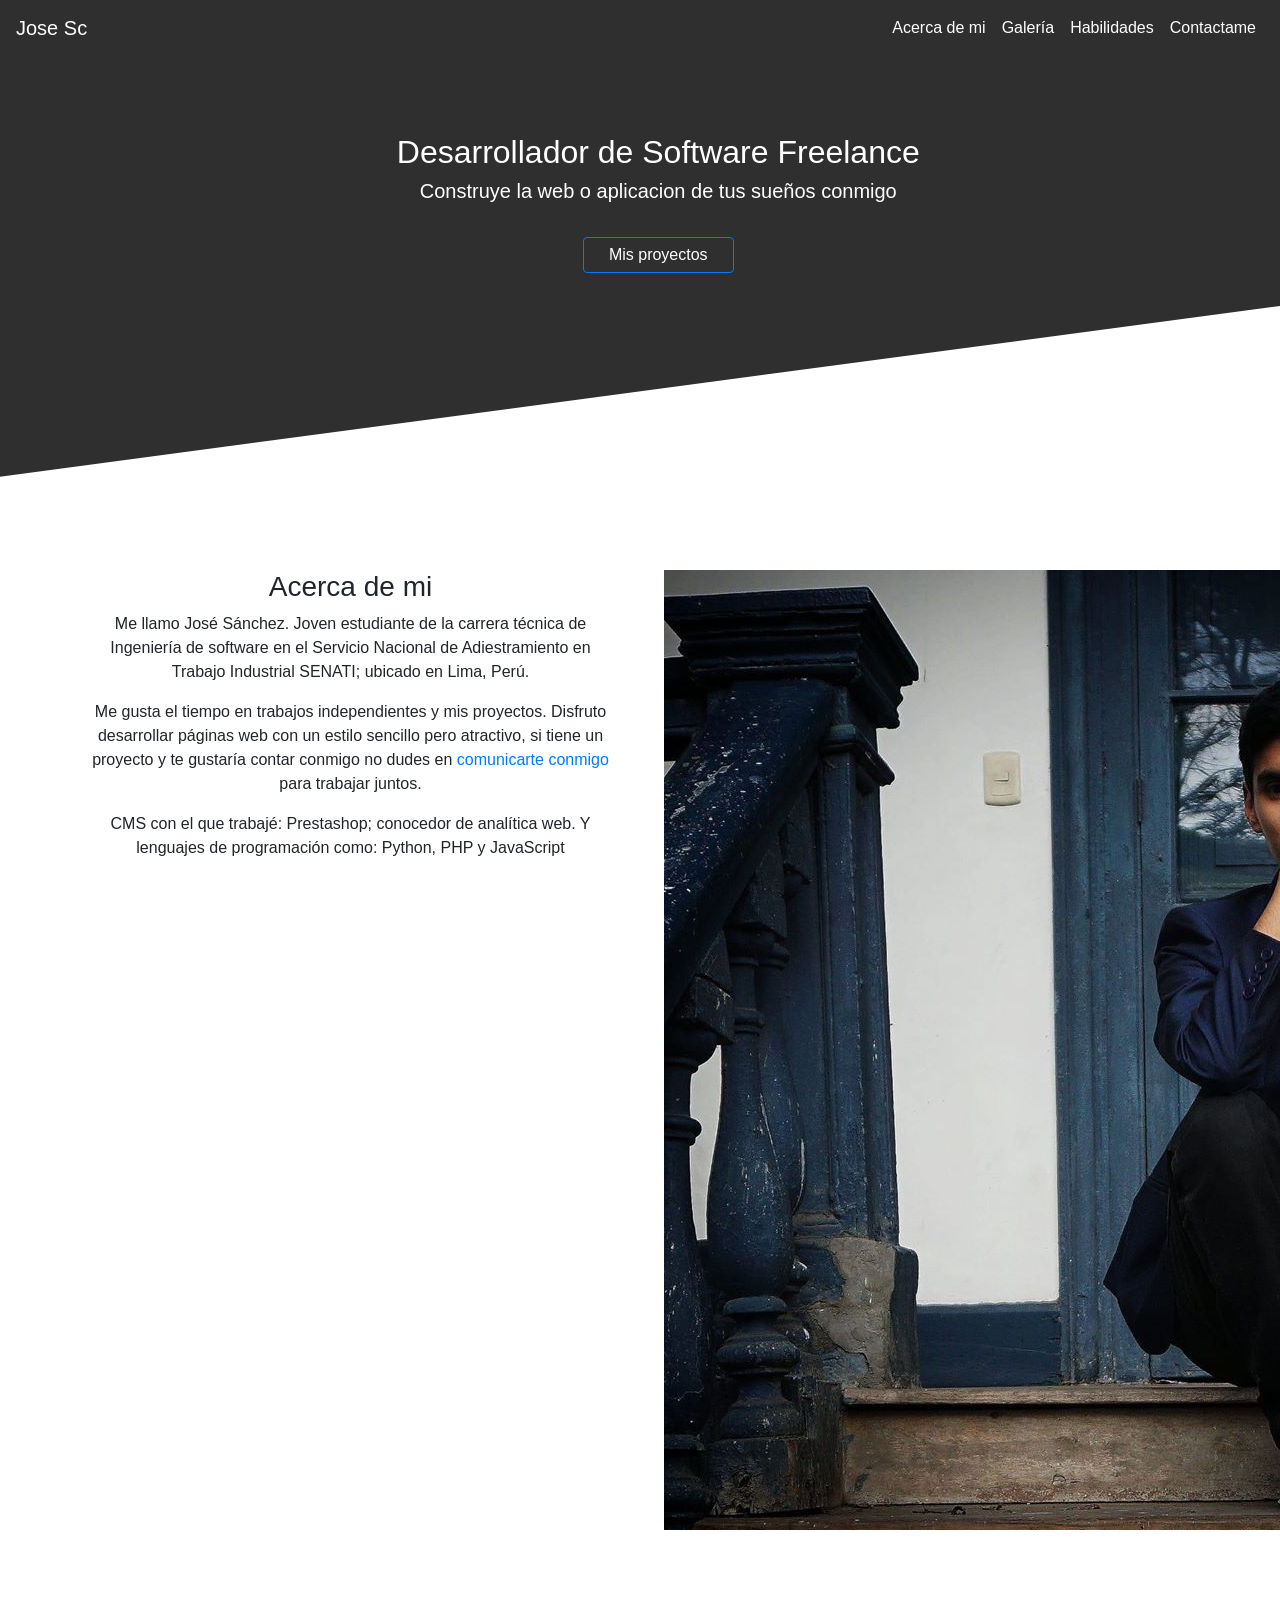
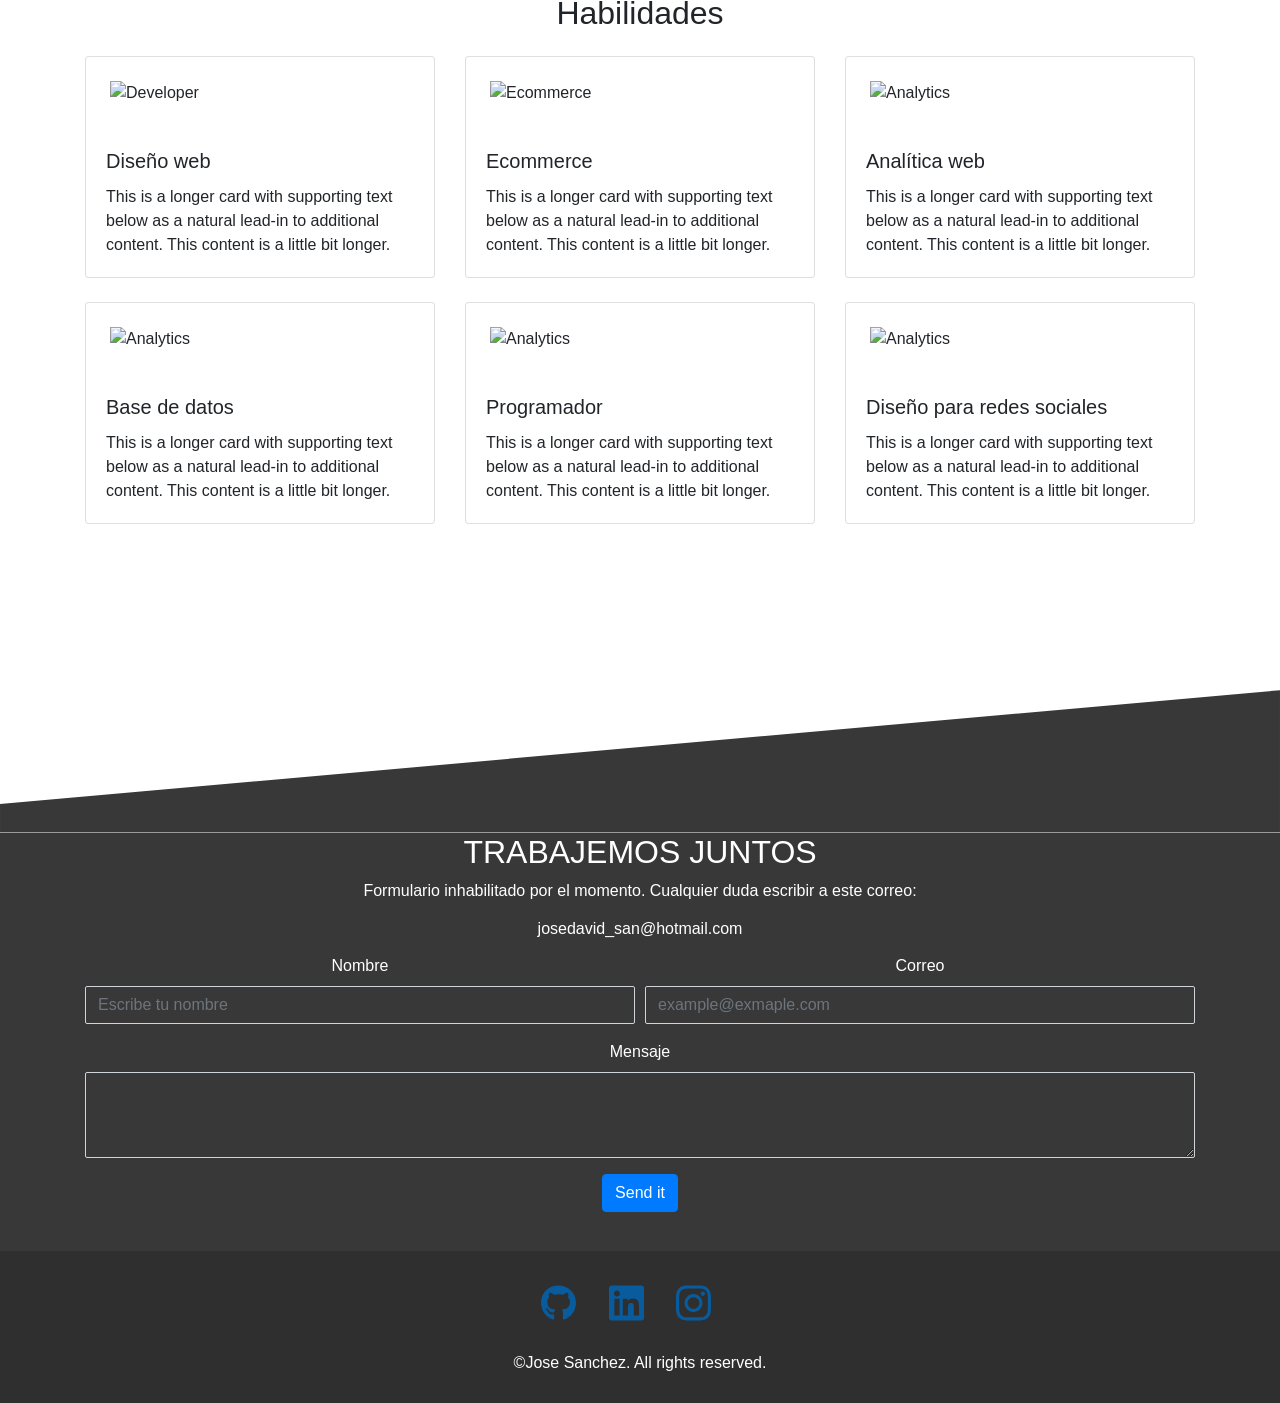
==== index.html @ 50b55e2e "Update index.html Added services" ====
<!DOCTYPE html>
<html lang="en">
<head>
    <meta charset="UTF-8">
    <meta name="viewport" content="width=device-width, initial-scale=1.0">
    <link rel="stylesheet" href="https://stackpath.bootstrapcdn.com/bootstrap/4.4.1/css/bootstrap.min.css">
    <link rel="stylesheet" href="css/style.css">
    <title>Portfolio - Jose Sc</title>
</head>
<body>
    <header>
        <nav class="navbar navbar-expand-lg navbar-light bg-negro">
            <a class="navbar-brand text-white" href="index.html">Jose Sc</a>
            <button class="navbar-toggler text" type="button" data-toggle="collapse" data-target="#navbarText" aria-controls="navbarText" aria-expanded="false" aria-label="Toggle navigation">
              <span class="navbar-toggler-icon"></span>
            </button>
            <div class="collapse navbar-collapse" id="navbarText">
              <ul class="navbar-nav ml-auto">
                <li class="nav-item">
                  <a class="nav-link text-white" href="#cont-ab-text">Acerca de mi</a>
                </li>
                <li class="nav-item">
                  <a class="nav-link text-white" href="https://www.instagram.com/jose_sc1812/">Galería</a>
                </li>
                <li class="nav-item">
                  <a class="nav-link text-white" href="#services">Habilidades</a>
                </li>
                <li class="nav-item">
                    <a class="nav-link text-white" href="#ctc-me">Contactame</a>
                </li>
              </ul>
            </div>
        </nav>
    </header>
    <!--============= BANNER  ============-->
    <section id="Banner">
      <div class="cont-text">
        <h2>Desarrollador de Software Freelance</h2>
        <h5>Construye la web o aplicacion de tus sueños conmigo</h5>
        <a class="btn btn-outline-primary" href="https://www.instagram.com/jose_sc1812/" id="bn-contac">Mis proyectos</a>
      </div>
    </section>
    <!--============= END BANNER  ============-->
    <svg xmlns="http://www.w3.org/2000/svg" viewBox="0 0 1440 270">
      <path fill="#2F2F2F" fill-opacity="1" d="M0,192L1440,0L1440,0L0,0Z"></path>
    </svg>
    <section id="Ab-me">
      <div class="container">
        <div class="row no-gutters position-relative">
          <div class="col-md-6 position-static p-4 pl-md-0 text-center" id="cont-ab-text">
            <h3 class="Abme-title">Acerca de mi</h3>
            <p>Me llamo José Sánchez. Joven estudiante de la carrera técnica de Ingeniería de software en el Servicio Nacional de Adiestramiento en Trabajo Industrial SENATI; ubicado en Lima, Perú.</p>
            <p>Me gusta el tiempo en trabajos independientes y mis proyectos. Disfruto desarrollar páginas web con un estilo sencillo pero atractivo, si tiene un proyecto y te gustaría contar conmigo no dudes en <a href="#ctc-me">comunicarte conmigo</a> para trabajar juntos.</p>
            <p>CMS con el que trabajé: Prestashop; conocedor de analítica web. Y lenguajes de programación como: Python, PHP y JavaScript</p>
          </div>
          <div class="col-md-6 mb-md-0 p-md-4 text-center">
            <img src="img/perfil.jpg" alt="foto_de_perfil"  class="pr-md-4" >
          </div>
        </div>
        <br>
    <!--============= SERVICES  ============-->
        <div id="services">
          <h2 class="text-center mt-3 mb-4">Habilidades</h2>
          <div class="row row-cols-1 row-cols-md-3">
            <!--============= WEB DEVELOPER  ============-->
            <div class="col mb-4">
              <div class="card">
                <img src="img/services/web-developer.svg" class="card-img-top p-md-4" alt="Developer">
                <div class="card-body">
                  <h5 class="card-title">Diseño web</h5>
                  <p class="card-text">This is a longer card with supporting text below as a natural lead-in to additional content. This content is a little bit longer.</p>
                </div>
              </div>
            </div>
            <!--============= END WEB DEVELOPER  ============-->
            <!--============= ECOMMERCE  ============-->
            <div class="col mb-4">
              <div class="card">
                <img src="img/services/ecommerce.svg" class="card-img-top p-md-4" alt="Ecommerce">
                <div class="card-body">
                  <h5 class="card-title">Ecommerce</h5>
                  <p class="card-text">This is a longer card with supporting text below as a natural lead-in to additional content. This content is a little bit longer.</p>
                </div>
              </div>
            </div>
            <!--============= END ECOMMERCE  ============-->
            <!--============= WEB ANALYTICS  ============-->
            <div class="col mb-4">
              <div class="card">
                <img src="img/services/analytics.svg" class="card-img-top p-md-4" alt="Analytics">
                <div class="card-body">
                  <h5 class="card-title">Analítica web</h5>
                  <p class="card-text">This is a longer card with supporting text below as a natural lead-in to additional content. This content is a little bit longer.</p>
                </div>
              </div>
            </div>
            <!--============= END WEB ANALYTICS  ============-->
            <!--============= DATABASE  ============-->
            <div class="col mb-4">
              <div class="card">
                <img src="img/services/server.svg" class="card-img-top p-md-4" alt="Analytics">
                <div class="card-body">
                  <h5 class="card-title">Base de datos</h5>
                  <p class="card-text">This is a longer card with supporting text below as a natural lead-in to additional content. This content is a little bit longer.</p>
                </div>
              </div>
            </div>
            <!--============= END DATABASE  ============-->
            <!--============= SOFTWARE DEVELOPER  ============-->
            <div class="col mb-4">
              <div class="card">
                <img src="img/services/programming.svg" class="card-img-top p-md-4" alt="Analytics">
                <div class="card-body">
                  <h5 class="card-title">Programador</h5>
                  <p class="card-text">This is a longer card with supporting text below as a natural lead-in to additional content. This content is a little bit longer.</p>
                </div>
              </div>
            </div>
            <!--============= END SOFTWARE DEVELOPER  ============-->
            <!--============= DESIGN  ============-->
            <div class="col mb-4">
              <div class="card">
                <img src="img/services/design.svg" class="card-img-top p-md-4" alt="Analytics">
                <div class="card-body">
                  <h5 class="card-title">Diseño para redes sociales</h5>
                  <p class="card-text">This is a longer card with supporting text below as a natural lead-in to additional content. This content is a little bit longer.</p>
                </div>
              </div>
            </div>
            <!--============= END DESIGN  ============-->
          </div>
        </div>       
    <!--============= END SERVICES  ============-->
      </div>
      <svg xmlns="http://www.w3.org/2000/svg" viewBox="0 0 1440 320">
        <path fill="#383838" fill-opacity="1" d="M0,288L1440,160L1440,320L0,320Z"></path>
      </svg>
    </section>
    <!--============= CONTACT ME  ============-->
    <section id="ctc-me" class="text-center">
      <form>
        <div class="container">
          <h2 class="text-center text-white">TRABAJEMOS JUNTOS</h2>
          <p class="text-white">Formulario inhabilitado por el momento. Cualquier duda escribir a este correo: <h6 class="text-white">josedavid_san@hotmail.com</h6></p>
          <div class="form-row">
            <div class="form-group col-md-6">
              <label class="text-white">Nombre</label>
              <input type="text" class="form-control" id="inputText4" placeholder="Escribe tu nombre">
            </div>
            <div class="form-group col-md-6">
              <label class="text-white">Correo</label>
              <input type="email" class="form-control" id="inputEmail4" placeholder="example@exmaple.com">
            </div>
          </div>
          <div class="form-group">
            <label class="text-white">Mensaje</label>
            <textarea class="form-control" id="exampleFormControlTextarea1" rows="3"></textarea>
          </div>
          <button type="submit" class="btn btn-primary">Send it</button>
        </div>
      </form>
    </section>
    <!--============= END CONTACT ME  ============-->
    <footer>
      <div class="container text-center">
        <a href="https://github.com/josesc18"><img src="img/github-brands.svg" alt="github" width="35px"></a>
        <a href="https://www.linkedin.com/in/jose-david-sanchez-cordova-40a7a979/"><img src="img/linkedin-brands.svg" alt="linkedin" width="35px"></a>
        <a href="https://www.instagram.com/jose_sc1812/"><img src="img/instagram-brands.svg" alt="instagram" width="35px"></a>  
      </div>
      <p class="text-center text-white">&copy;Jose Sanchez. All rights reserved.</p>
    </footer>    
<script src="https://code.jquery.com/jquery-3.4.1.slim.min.js"></script>
<script src="https://cdn.jsdelivr.net/npm/popper.js@1.16.0/dist/umd/popper.min.js"></script>
<!--<script src="js/app.js"></script>-->
<script src="https://stackpath.bootstrapcdn.com/bootstrap/4.4.1/js/bootstrap.min.js"></script>
</body>
</html>
---- css/style.css ----
:root{

    --azul:#085B9C;
    --negro:#2F2F2F;
    --negro-claro:#383838;
    --fondo:#F3F3F3;
    --cuerpo-card:#E1E1E1;
}
.bg-negro{
    background-color: var(--negro);
}
/*BANNER*/
#Banner{
    width: 100%;
    height: 250px;
    background-color: var(--negro);
    background-attachment: fixed;
    background-repeat: no-repeat;
}
#Banner .cont-text{
    margin-top:6%;
    position: absolute;
    left: 31vw;
    color:#fff;
    text-align: center;
}
@media only screen and (max-width: 770px){
    #Banner .cont-text{
    left: 20vw;}
}
@media only screen and (max-width: 600px){
    #Banner .cont-text{
    left: 9vw;}
}
#Banner .cont-text h4{
    margin-top: 3%;
}
#Banner .cont-text #bn-contac{
    color:#fff;
    margin-top: 5%;
    padding: 5px 25px;
}
#Banner svg{
    position: absolute;
    bottom: 45%;
    
}
#ctc-me{
    background-color: #383838;
    padding-bottom: 3%;
}
#inputEmail4,#inputText4,#exampleFormControlTextarea1{
    background-color: transparent;
    border-radius: 2px;
    color: #fff;
}
footer{
    background-color: var(--negro);
    padding-top: 2.5%;
    padding-bottom: 1%;
}
footer .container img{
    margin: 0 2.5% 2.5% 0;
}
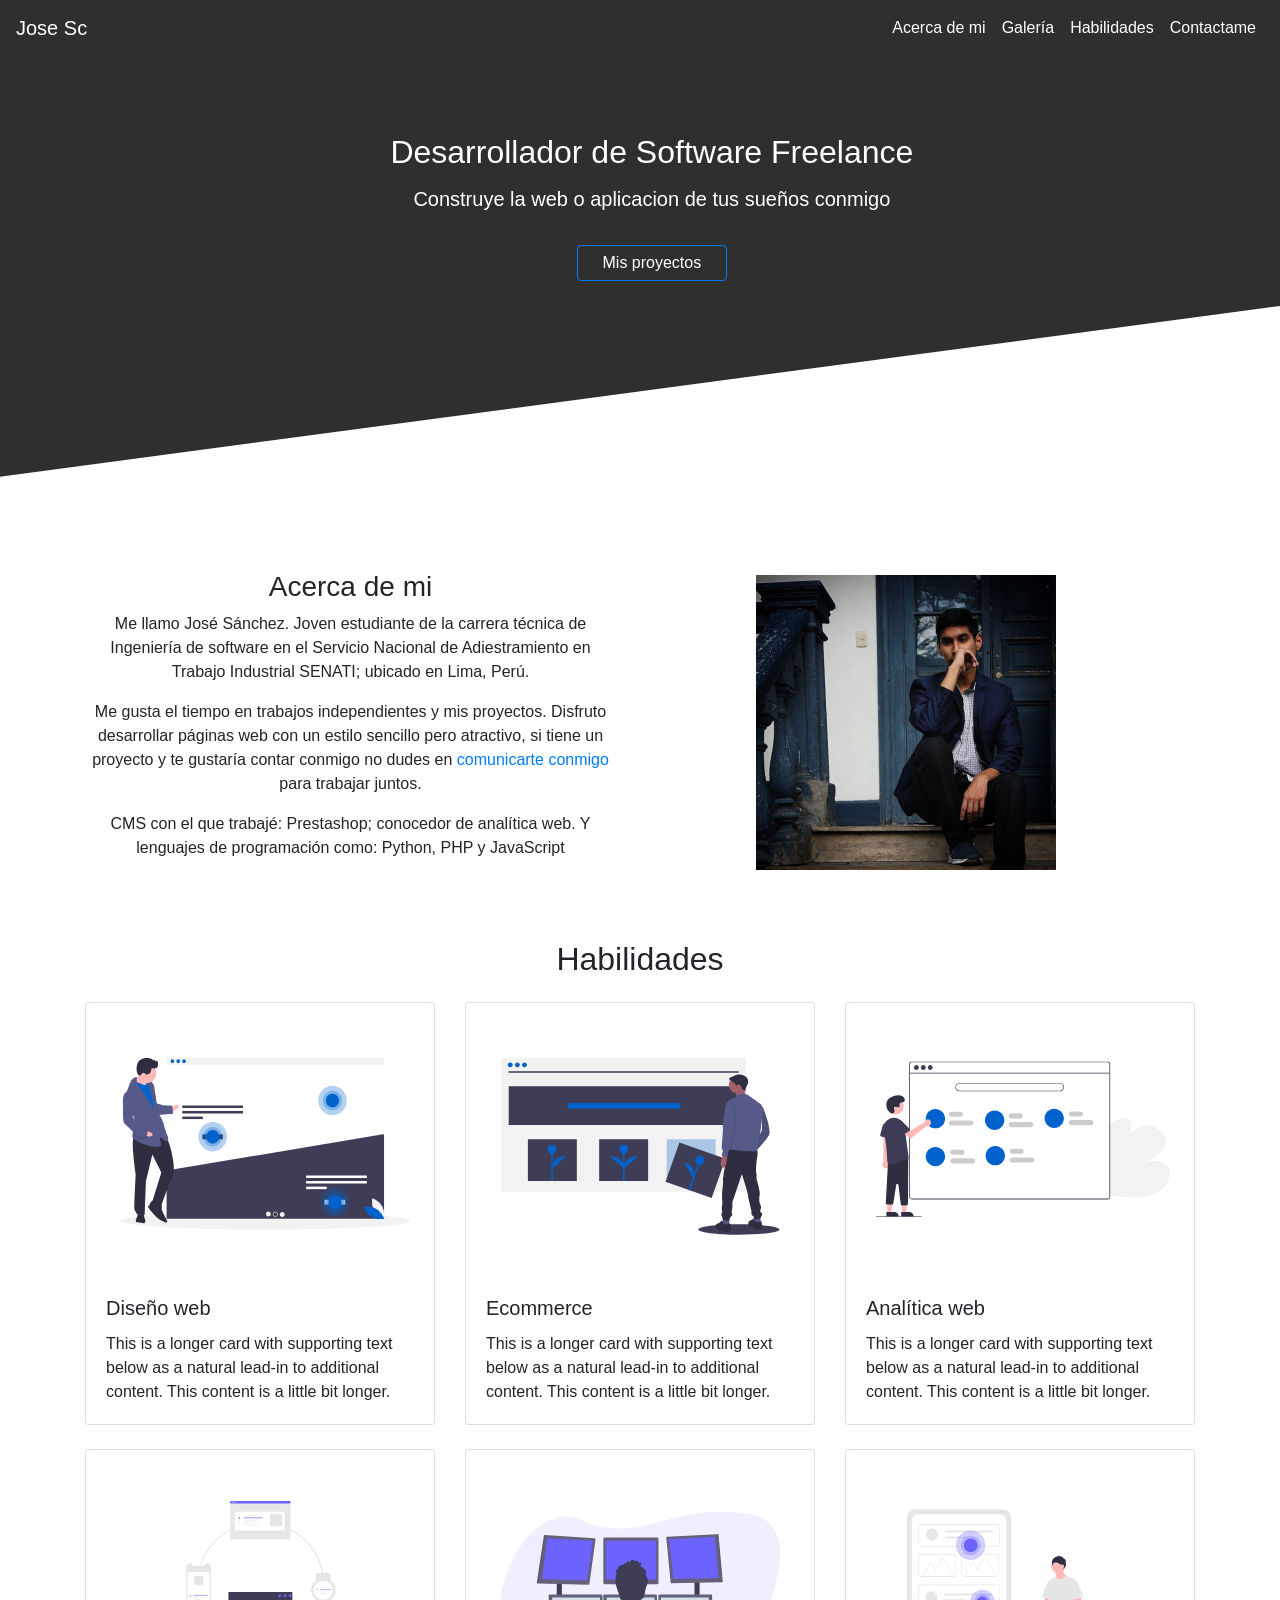
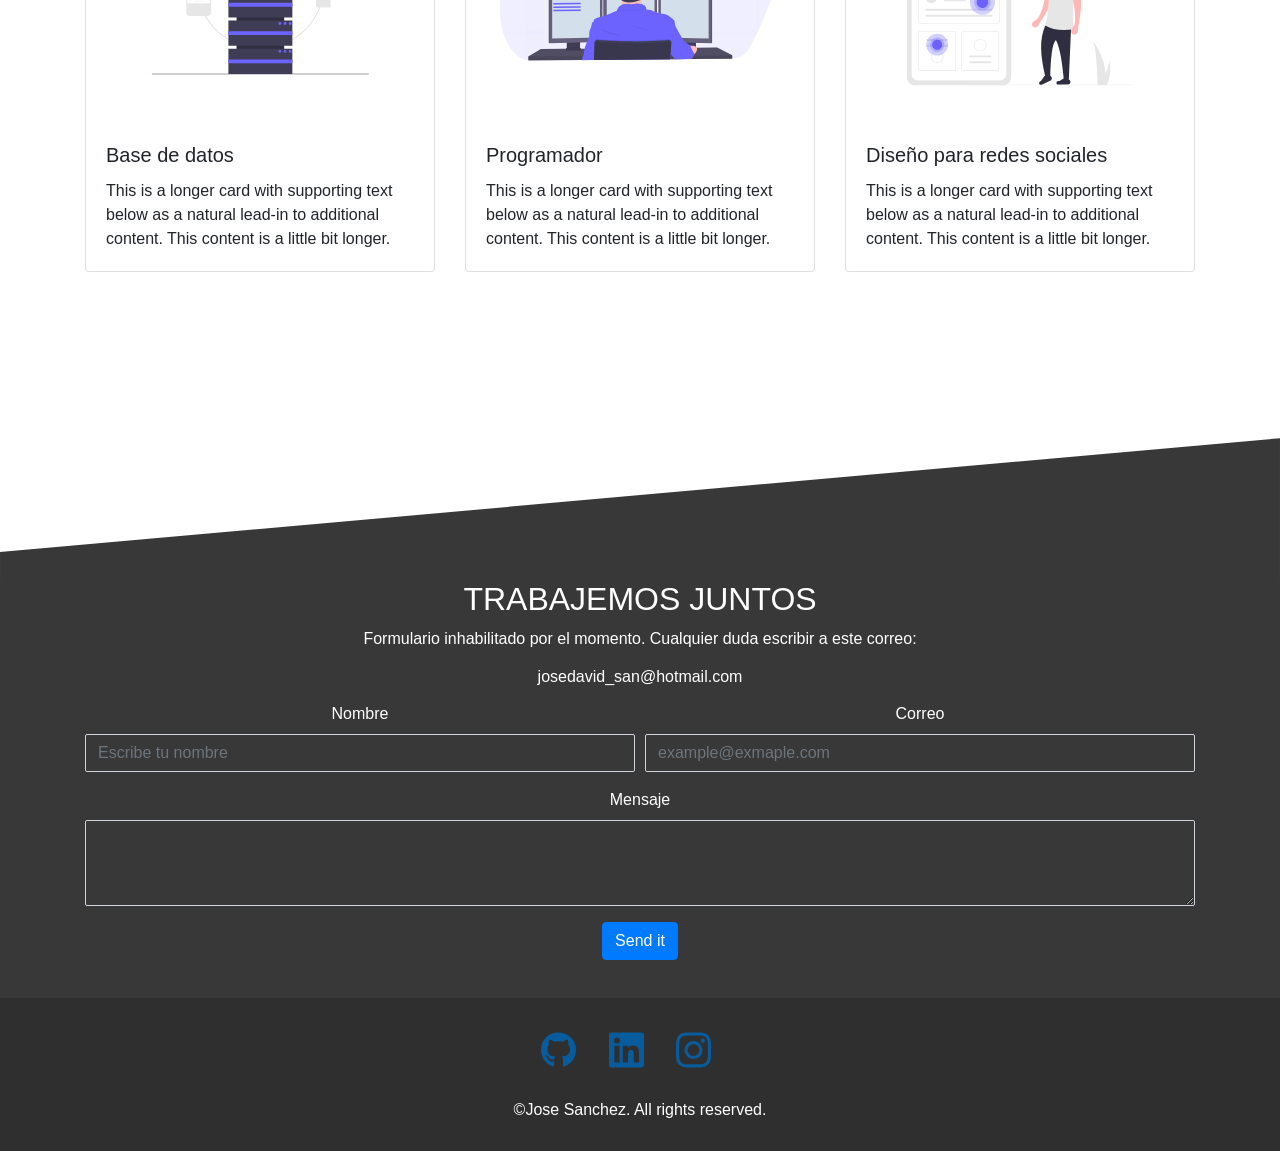
==== commit 3ec28c78: "Update index.html" ====
--- a/index.html
+++ b/index.html
@@ -10,7 +10,7 @@
 <body>
     <header>
         <nav class="navbar navbar-expand-lg navbar-light bg-negro">
-            <a class="navbar-brand text-white" href="index.html">Jose Sc</a>
+            <a class="navbar-brand text-white" href="josesc18.github.io">Jose Sc</a>
             <button class="navbar-toggler text" type="button" data-toggle="collapse" data-target="#navbarText" aria-controls="navbarText" aria-expanded="false" aria-label="Toggle navigation">
               <span class="navbar-toggler-icon"></span>
             </button>
@@ -20,7 +20,7 @@
                   <a class="nav-link text-white" href="#cont-ab-text">Acerca de mi</a>
                 </li>
                 <li class="nav-item">
-                  <a class="nav-link text-white" href="https://www.instagram.com/jose_sc1812/">Galería</a>
+                  <a class="nav-link text-white" href="#">Galería</a>
                 </li>
                 <li class="nav-item">
                   <a class="nav-link text-white" href="#services">Habilidades</a>
--- a/css/style.css
+++ b/css/style.css
@@ -20,19 +20,25 @@
 #Banner .cont-text{
     margin-top:6%;
     position: absolute;
-    left: 31vw;
+    left: 30.5vw;
     color:#fff;
     text-align: center;
 }
 @media only screen and (max-width: 770px){
     #Banner .cont-text{
+    margin-top:3%;
     left: 20vw;}
 }
 @media only screen and (max-width: 600px){
     #Banner .cont-text{
     left: 9vw;}
 }
-#Banner .cont-text h4{
+@media only screen and (max-width: 500px){
+    #Banner .cont-text{
+    margin-top: 0;
+    left: 3vw;}
+}
+#Banner .cont-text h5{
     margin-top: 3%;
 }
 #Banner .cont-text #bn-contac{
@@ -43,11 +49,23 @@
 #Banner svg{
     position: absolute;
     bottom: 45%;
-    
 }
 #ctc-me{
     background-color: #383838;
     padding-bottom: 3%;
+}
+.card-img-top:hover{
+    -webkit-transition:all 1.9s ease-in-out;
+    -moz-transition:all 1.9s ease-in-out;
+    -o-transition:all 1.9s ease-in-out;
+    -ms-transition:all 1.9s ease-in-out;
+    transition: all 1.9s ease-in-out;
+
+    -webkit-transform:scale(1.25);
+    -moz-transform:scale(1.25);
+    -ms-transform:scale(1.25);
+    -o-transform:scale(1.25);
+    transform:scale(1.25);
 }
 #inputEmail4,#inputText4,#exampleFormControlTextarea1{
     background-color: transparent;
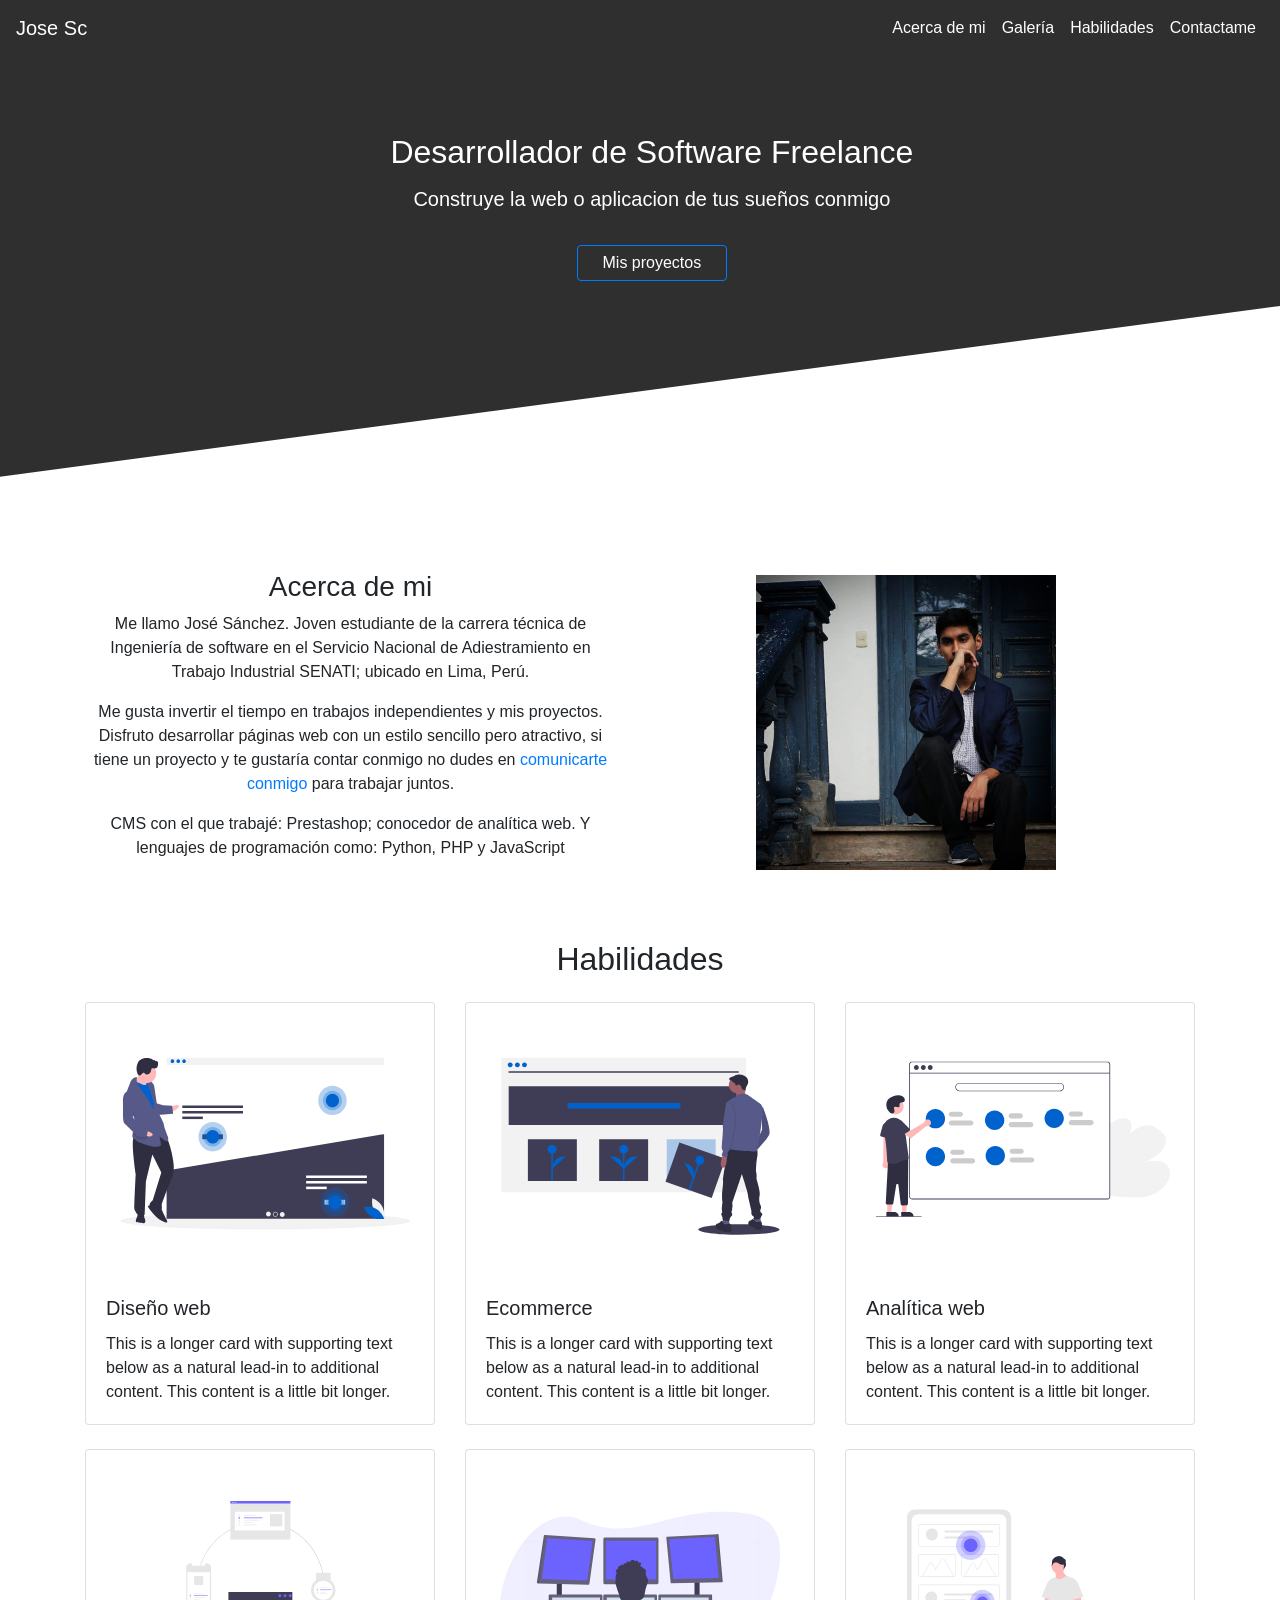
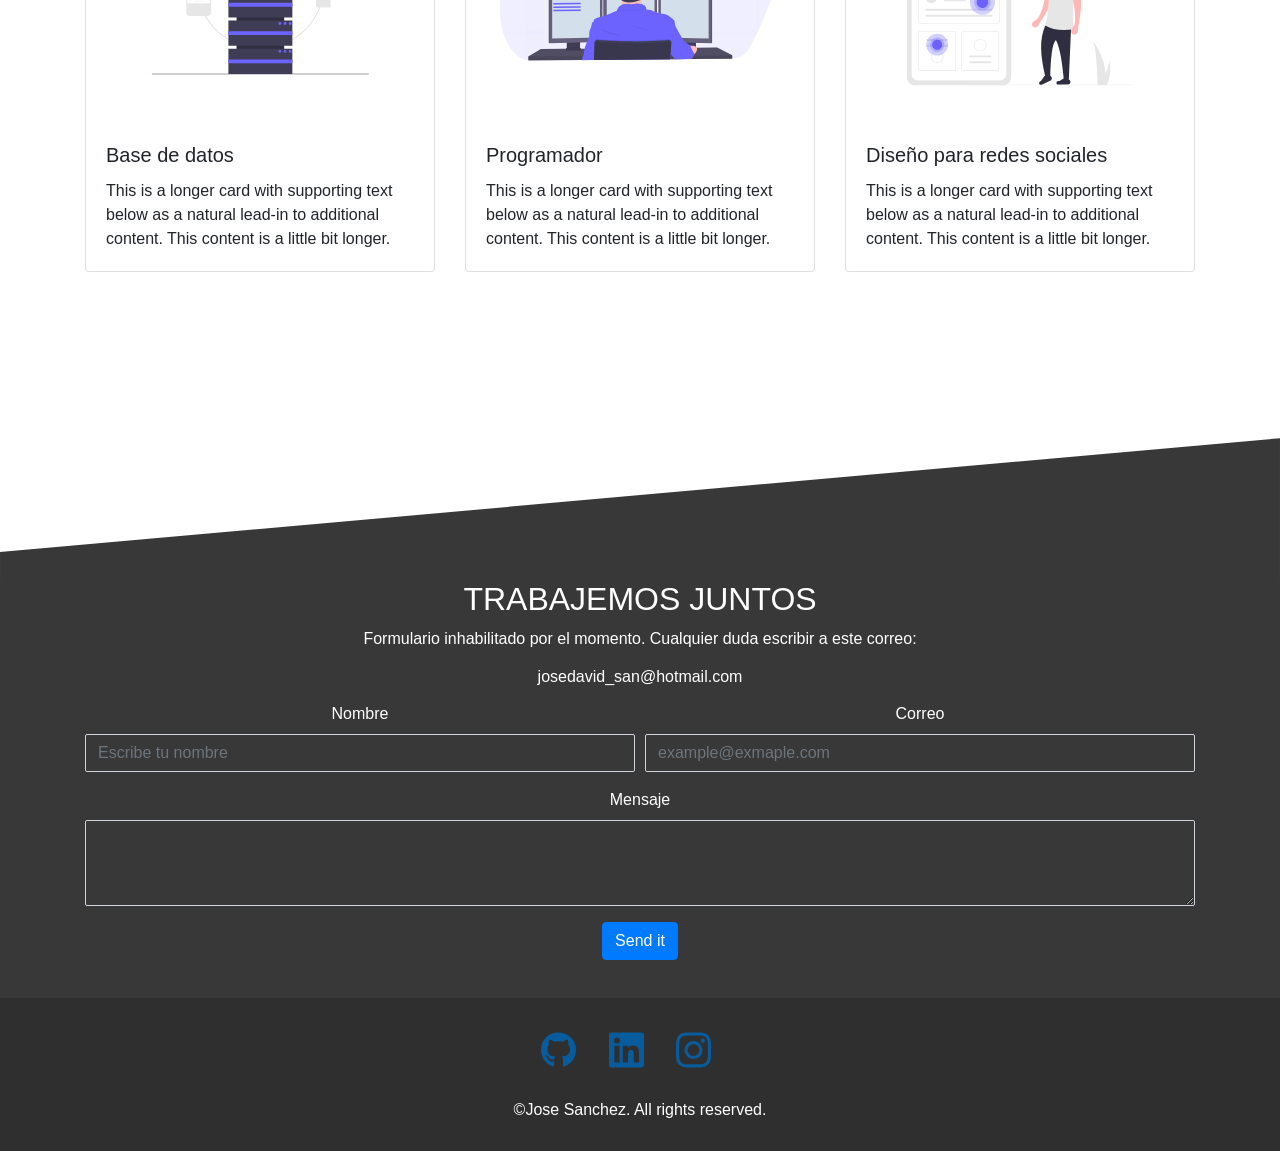
==== commit 788241a4: "update index.html" ====
--- a/index.html
+++ b/index.html
@@ -50,7 +50,7 @@
           <div class="col-md-6 position-static p-4 pl-md-0 text-center" id="cont-ab-text">
             <h3 class="Abme-title">Acerca de mi</h3>
             <p>Me llamo José Sánchez. Joven estudiante de la carrera técnica de Ingeniería de software en el Servicio Nacional de Adiestramiento en Trabajo Industrial SENATI; ubicado en Lima, Perú.</p>
-            <p>Me gusta el tiempo en trabajos independientes y mis proyectos. Disfruto desarrollar páginas web con un estilo sencillo pero atractivo, si tiene un proyecto y te gustaría contar conmigo no dudes en <a href="#ctc-me">comunicarte conmigo</a> para trabajar juntos.</p>
+            <p>Me gusta invertir el tiempo en trabajos independientes y mis proyectos. Disfruto desarrollar páginas web con un estilo sencillo pero atractivo, si tiene un proyecto y te gustaría contar conmigo no dudes en <a href="#ctc-me">comunicarte conmigo</a> para trabajar juntos.</p>
             <p>CMS con el que trabajé: Prestashop; conocedor de analítica web. Y lenguajes de programación como: Python, PHP y JavaScript</p>
           </div>
           <div class="col-md-6 mb-md-0 p-md-4 text-center">
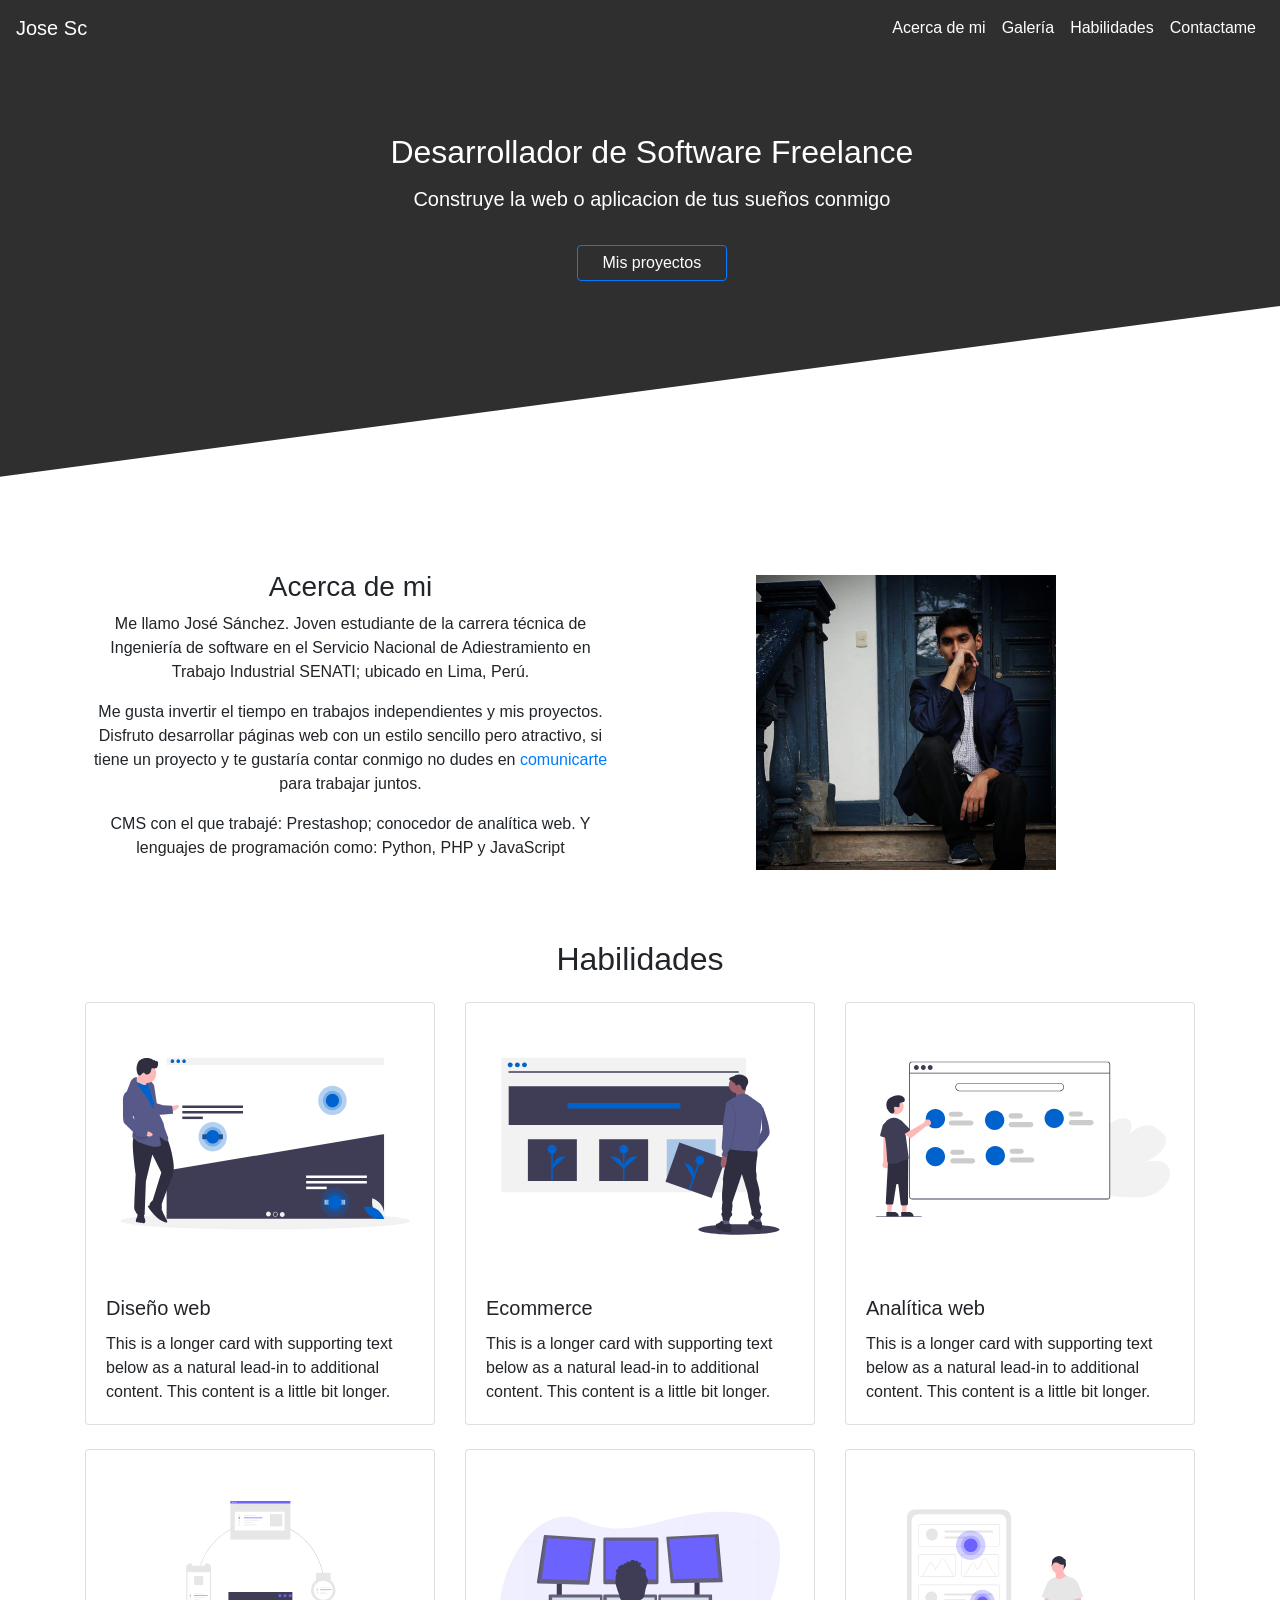
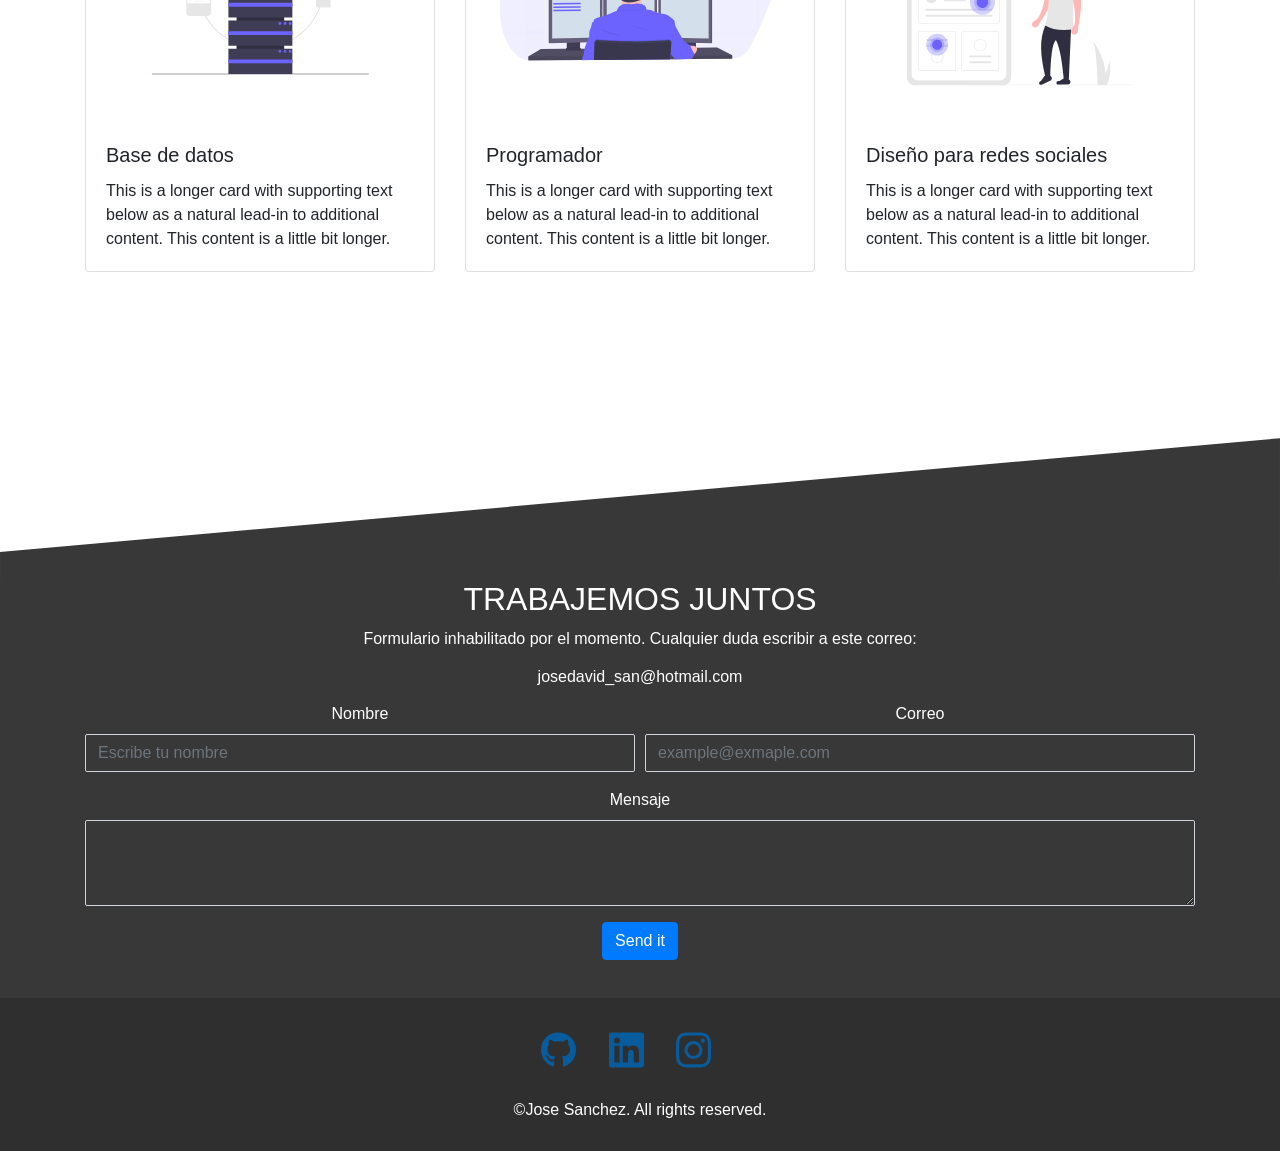
==== commit 0e0e19c7: "update index.html" ====
--- a/index.html
+++ b/index.html
@@ -50,7 +50,7 @@
           <div class="col-md-6 position-static p-4 pl-md-0 text-center" id="cont-ab-text">
             <h3 class="Abme-title">Acerca de mi</h3>
             <p>Me llamo José Sánchez. Joven estudiante de la carrera técnica de Ingeniería de software en el Servicio Nacional de Adiestramiento en Trabajo Industrial SENATI; ubicado en Lima, Perú.</p>
-            <p>Me gusta invertir el tiempo en trabajos independientes y mis proyectos. Disfruto desarrollar páginas web con un estilo sencillo pero atractivo, si tiene un proyecto y te gustaría contar conmigo no dudes en <a href="#ctc-me">comunicarte conmigo</a> para trabajar juntos.</p>
+            <p>Me gusta invertir el tiempo en trabajos independientes y mis proyectos. Disfruto desarrollar páginas web con un estilo sencillo pero atractivo, si tiene un proyecto y te gustaría contar conmigo no dudes en <a href="#ctc-me">comunicarte</a> para trabajar juntos.</p>
             <p>CMS con el que trabajé: Prestashop; conocedor de analítica web. Y lenguajes de programación como: Python, PHP y JavaScript</p>
           </div>
           <div class="col-md-6 mb-md-0 p-md-4 text-center">
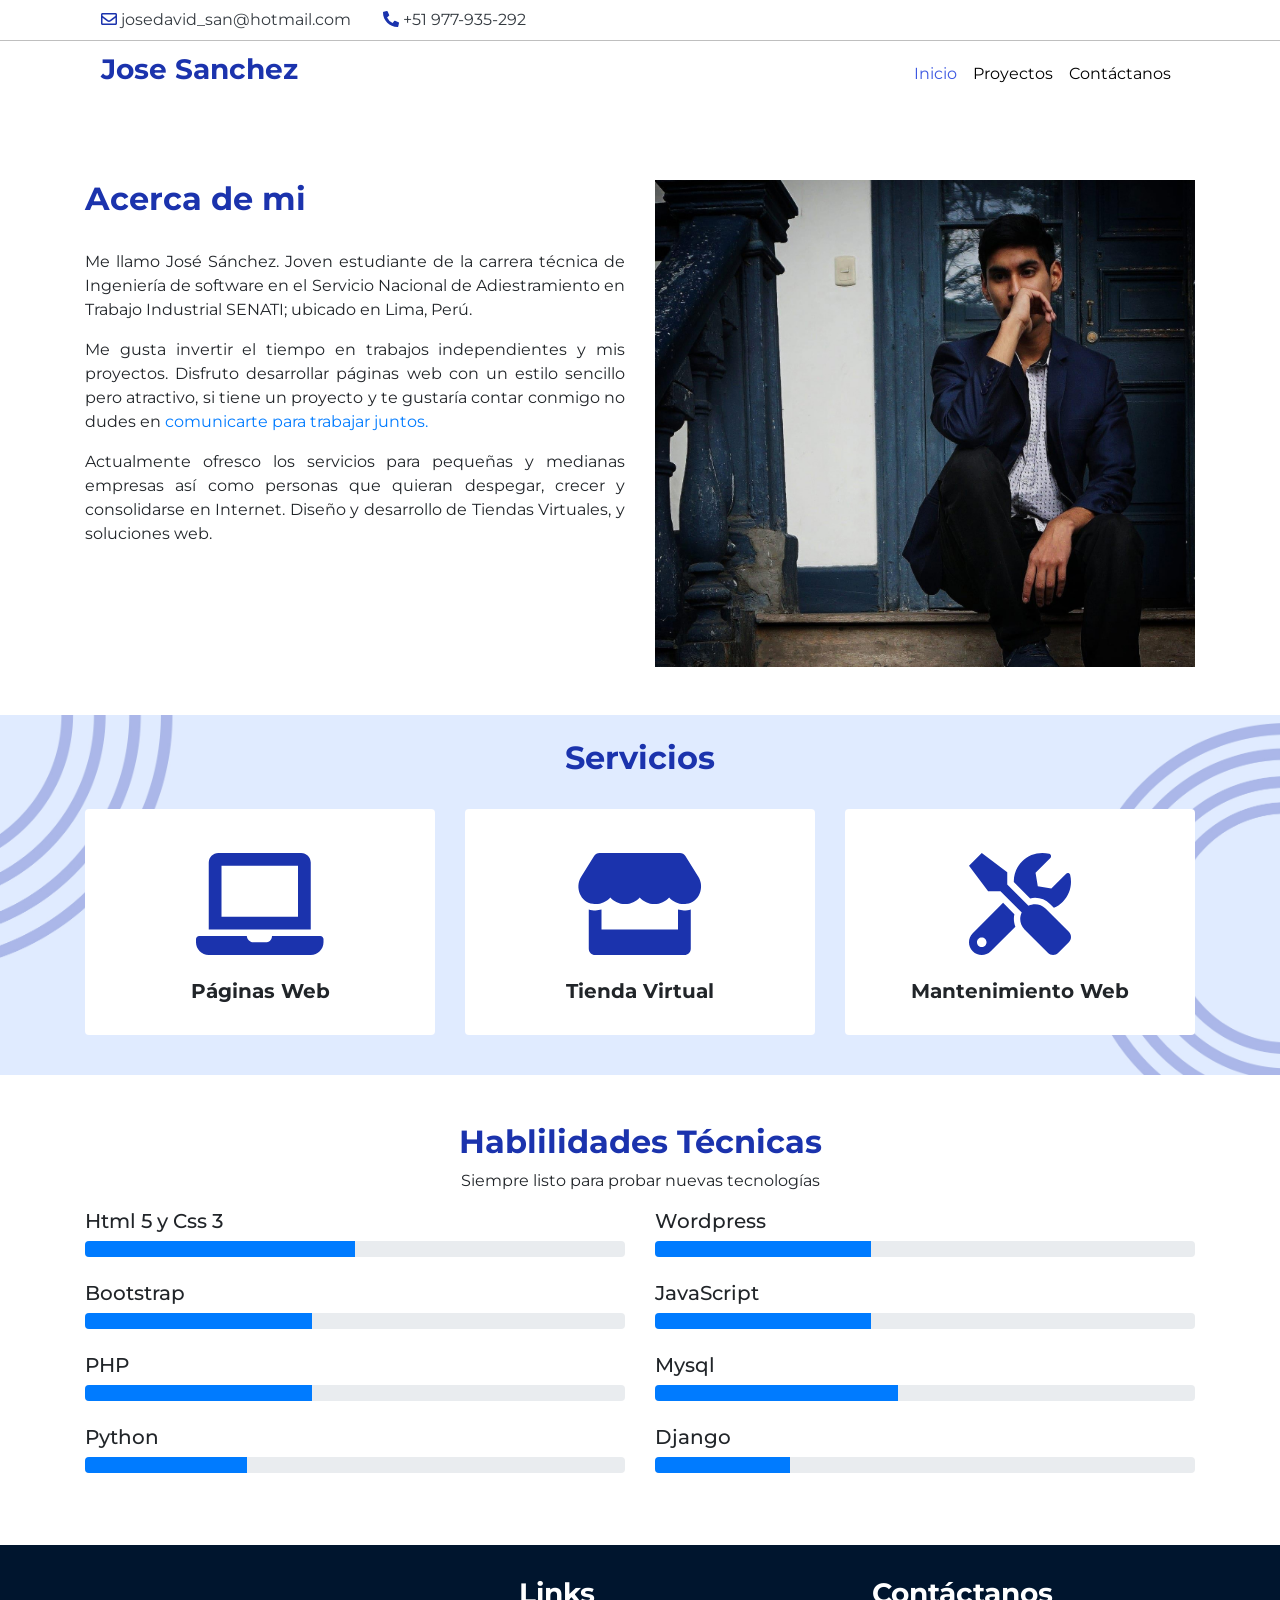
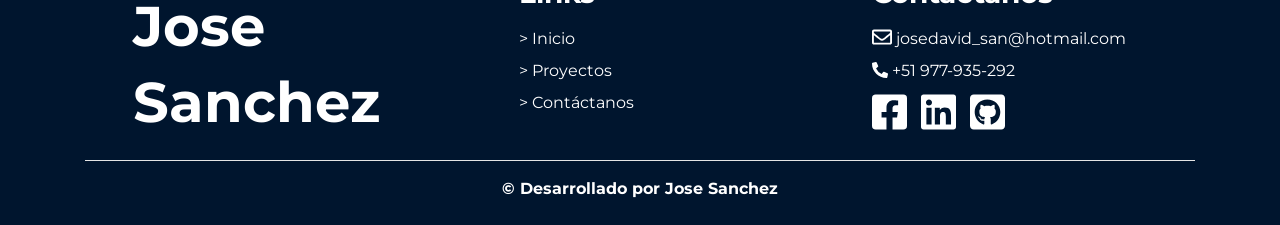
==== commit 09adb08a: "update web site" ====
--- a/index.html
+++ b/index.html
@@ -1,177 +1,218 @@
 <!DOCTYPE html>
-<html lang="en">
+<html lang="es">
 <head>
     <meta charset="UTF-8">
     <meta name="viewport" content="width=device-width, initial-scale=1.0">
-    <link rel="stylesheet" href="https://stackpath.bootstrapcdn.com/bootstrap/4.4.1/css/bootstrap.min.css">
-    <link rel="stylesheet" href="css/style.css">
-    <title>Portfolio - Jose Sc</title>
+    <title>Jose Sanchez - Inicio</title>
+    <link rel="icon" type="image/svg+xml" href="img/web.svg" sizes="any">
+    <link rel="stylesheet" href="css/bootstrap.css">
+    <link rel="stylesheet" href="vendor/fontawesome/css/all.min.css">
+    <link rel="stylesheet" href="css/main.css">
 </head>
 <body>
-    <header>
-        <nav class="navbar navbar-expand-lg navbar-light bg-negro">
-            <a class="navbar-brand text-white" href="josesc18.github.io">Jose Sc</a>
-            <button class="navbar-toggler text" type="button" data-toggle="collapse" data-target="#navbarText" aria-controls="navbarText" aria-expanded="false" aria-label="Toggle navigation">
-              <span class="navbar-toggler-icon"></span>
-            </button>
-            <div class="collapse navbar-collapse" id="navbarText">
-              <ul class="navbar-nav ml-auto">
-                <li class="nav-item">
-                  <a class="nav-link text-white" href="#cont-ab-text">Acerca de mi</a>
-                </li>
-                <li class="nav-item">
-                  <a class="nav-link text-white" href="#">Galería</a>
-                </li>
-                <li class="nav-item">
-                  <a class="nav-link text-white" href="#services">Habilidades</a>
-                </li>
-                <li class="nav-item">
-                    <a class="nav-link text-white" href="#ctc-me">Contactame</a>
-                </li>
-              </ul>
-            </div>
-        </nav>
-    </header>
-    <!--============= BANNER  ============-->
-    <section id="Banner">
-      <div class="cont-text">
-        <h2>Desarrollador de Software Freelance</h2>
-        <h5>Construye la web o aplicacion de tus sueños conmigo</h5>
-        <a class="btn btn-outline-primary" href="https://www.instagram.com/jose_sc1812/" id="bn-contac">Mis proyectos</a>
-      </div>
-    </section>
-    <!--============= END BANNER  ============-->
-    <svg xmlns="http://www.w3.org/2000/svg" viewBox="0 0 1440 270">
-      <path fill="#2F2F2F" fill-opacity="1" d="M0,192L1440,0L1440,0L0,0Z"></path>
-    </svg>
-    <section id="Ab-me">
-      <div class="container">
-        <div class="row no-gutters position-relative">
-          <div class="col-md-6 position-static p-4 pl-md-0 text-center" id="cont-ab-text">
-            <h3 class="Abme-title">Acerca de mi</h3>
-            <p>Me llamo José Sánchez. Joven estudiante de la carrera técnica de Ingeniería de software en el Servicio Nacional de Adiestramiento en Trabajo Industrial SENATI; ubicado en Lima, Perú.</p>
-            <p>Me gusta invertir el tiempo en trabajos independientes y mis proyectos. Disfruto desarrollar páginas web con un estilo sencillo pero atractivo, si tiene un proyecto y te gustaría contar conmigo no dudes en <a href="#ctc-me">comunicarte</a> para trabajar juntos.</p>
-            <p>CMS con el que trabajé: Prestashop; conocedor de analítica web. Y lenguajes de programación como: Python, PHP y JavaScript</p>
-          </div>
-          <div class="col-md-6 mb-md-0 p-md-4 text-center">
-            <img src="img/perfil.jpg" alt="foto_de_perfil"  class="pr-md-4" >
-          </div>
+    <div class="lds-facebook"><div></div><div></div><div></div></div>
+    <main>
+        <header>     
+            <div class="top" style="box-shadow: 0px -1px 0px 2px rgba(0, 0, 0, 0.25);">
+                <div class="container">
+                    <nav class="nav nav-pills flex-column flex-sm-row">
+                        <a class="flex-sm-fill text-sm-center nav-link" href="mailto: josedavid_san@hotmail.com">
+                            <i class="far fa-envelope text-tmp-primary"></i> <span class="text-dark">josedavid_san@hotmail.com</span>
+                        </a>
+                        <a class="nav-link" href="https://wa.link/474or1" target="_blank">
+                            <i class="fas fa-phone-alt text-tmp-primary"></i> <span class="text-dark">+51 977-935-292</span>
+                        </a>
+                    </nav>
+                </div>
+            </div>
+            <div class="container" id="menu">
+                <nav class="navbar navbar-expand-lg navbar-light">
+                    <a class="navbar-brand" href="index.html"><h3 class="text-tmp-primary font-weight-bold">Jose Sanchez</h3></a>
+                    <button class="navbar-toggler" type="button" data-toggle="collapse" data-target="#navbarNavAltMarkup" aria-controls="navbarNavAltMarkup" aria-expanded="false" aria-label="Toggle navigation">
+                      <span class="navbar-toggler-icon"></span>
+                    </button>
+                    <div class="collapse navbar-collapse" id="navbarNavAltMarkup">
+                      <div class="navbar-nav ml-auto">
+                        <a class="nav-item nav-link active text-mon-500" href="index.html">Inicio</a>
+                        <a class="nav-item nav-link text-mon-500" href="proyectos.html">Proyectos</a>
+                        <a class="nav-item nav-link text-mon-500" href="contacto.html">Contáctanos</a>
+                      </div>
+                    </div>
+                </nav>
+            </div>
+        </header>
+    
+        <div>
+            <img src="img/Banner.jpg" alt="" width="100%">
         </div>
-        <br>
-    <!--============= SERVICES  ============-->
-        <div id="services">
-          <h2 class="text-center mt-3 mb-4">Habilidades</h2>
-          <div class="row row-cols-1 row-cols-md-3">
-            <!--============= WEB DEVELOPER  ============-->
-            <div class="col mb-4">
-              <div class="card">
-                <img src="img/services/web-developer.svg" class="card-img-top p-md-4" alt="Developer">
-                <div class="card-body">
-                  <h5 class="card-title">Diseño web</h5>
-                  <p class="card-text">This is a longer card with supporting text below as a natural lead-in to additional content. This content is a little bit longer.</p>
-                </div>
-              </div>
-            </div>
-            <!--============= END WEB DEVELOPER  ============-->
-            <!--============= ECOMMERCE  ============-->
-            <div class="col mb-4">
-              <div class="card">
-                <img src="img/services/ecommerce.svg" class="card-img-top p-md-4" alt="Ecommerce">
-                <div class="card-body">
-                  <h5 class="card-title">Ecommerce</h5>
-                  <p class="card-text">This is a longer card with supporting text below as a natural lead-in to additional content. This content is a little bit longer.</p>
-                </div>
-              </div>
-            </div>
-            <!--============= END ECOMMERCE  ============-->
-            <!--============= WEB ANALYTICS  ============-->
-            <div class="col mb-4">
-              <div class="card">
-                <img src="img/services/analytics.svg" class="card-img-top p-md-4" alt="Analytics">
-                <div class="card-body">
-                  <h5 class="card-title">Analítica web</h5>
-                  <p class="card-text">This is a longer card with supporting text below as a natural lead-in to additional content. This content is a little bit longer.</p>
-                </div>
-              </div>
-            </div>
-            <!--============= END WEB ANALYTICS  ============-->
-            <!--============= DATABASE  ============-->
-            <div class="col mb-4">
-              <div class="card">
-                <img src="img/services/server.svg" class="card-img-top p-md-4" alt="Analytics">
-                <div class="card-body">
-                  <h5 class="card-title">Base de datos</h5>
-                  <p class="card-text">This is a longer card with supporting text below as a natural lead-in to additional content. This content is a little bit longer.</p>
-                </div>
-              </div>
-            </div>
-            <!--============= END DATABASE  ============-->
-            <!--============= SOFTWARE DEVELOPER  ============-->
-            <div class="col mb-4">
-              <div class="card">
-                <img src="img/services/programming.svg" class="card-img-top p-md-4" alt="Analytics">
-                <div class="card-body">
-                  <h5 class="card-title">Programador</h5>
-                  <p class="card-text">This is a longer card with supporting text below as a natural lead-in to additional content. This content is a little bit longer.</p>
-                </div>
-              </div>
-            </div>
-            <!--============= END SOFTWARE DEVELOPER  ============-->
-            <!--============= DESIGN  ============-->
-            <div class="col mb-4">
-              <div class="card">
-                <img src="img/services/design.svg" class="card-img-top p-md-4" alt="Analytics">
-                <div class="card-body">
-                  <h5 class="card-title">Diseño para redes sociales</h5>
-                  <p class="card-text">This is a longer card with supporting text below as a natural lead-in to additional content. This content is a little bit longer.</p>
-                </div>
-              </div>
-            </div>
-            <!--============= END DESIGN  ============-->
-          </div>
-        </div>       
-    <!--============= END SERVICES  ============-->
-      </div>
-      <svg xmlns="http://www.w3.org/2000/svg" viewBox="0 0 1440 320">
-        <path fill="#383838" fill-opacity="1" d="M0,288L1440,160L1440,320L0,320Z"></path>
-      </svg>
-    </section>
-    <!--============= CONTACT ME  ============-->
-    <section id="ctc-me" class="text-center">
-      <form>
-        <div class="container">
-          <h2 class="text-center text-white">TRABAJEMOS JUNTOS</h2>
-          <p class="text-white">Formulario inhabilitado por el momento. Cualquier duda escribir a este correo: <h6 class="text-white">josedavid_san@hotmail.com</h6></p>
-          <div class="form-row">
-            <div class="form-group col-md-6">
-              <label class="text-white">Nombre</label>
-              <input type="text" class="form-control" id="inputText4" placeholder="Escribe tu nombre">
-            </div>
-            <div class="form-group col-md-6">
-              <label class="text-white">Correo</label>
-              <input type="email" class="form-control" id="inputEmail4" placeholder="example@exmaple.com">
-            </div>
-          </div>
-          <div class="form-group">
-            <label class="text-white">Mensaje</label>
-            <textarea class="form-control" id="exampleFormControlTextarea1" rows="3"></textarea>
-          </div>
-          <button type="submit" class="btn btn-primary">Send it</button>
-        </div>
-      </form>
-    </section>
-    <!--============= END CONTACT ME  ============-->
-    <footer>
-      <div class="container text-center">
-        <a href="https://github.com/josesc18"><img src="img/github-brands.svg" alt="github" width="35px"></a>
-        <a href="https://www.linkedin.com/in/jose-david-sanchez-cordova-40a7a979/"><img src="img/linkedin-brands.svg" alt="linkedin" width="35px"></a>
-        <a href="https://www.instagram.com/jose_sc1812/"><img src="img/instagram-brands.svg" alt="instagram" width="35px"></a>  
-      </div>
-      <p class="text-center text-white">&copy;Jose Sanchez. All rights reserved.</p>
-    </footer>    
-<script src="https://code.jquery.com/jquery-3.4.1.slim.min.js"></script>
-<script src="https://cdn.jsdelivr.net/npm/popper.js@1.16.0/dist/umd/popper.min.js"></script>
-<!--<script src="js/app.js"></script>-->
-<script src="https://stackpath.bootstrapcdn.com/bootstrap/4.4.1/js/bootstrap.min.js"></script>
+    
+        <section id="acerca-de" class="my-5">
+            <div class="container">
+                <div class="row">
+                    <div class="col-lg" style="text-align: justify;">
+                        <h2 class="text-tmp-primary font-weight-bold">Acerca de mi</h2>
+                        <br>
+                        <p>Me llamo José Sánchez. Joven estudiante de la carrera técnica de Ingeniería de software en el Servicio Nacional de Adiestramiento en Trabajo Industrial SENATI; ubicado en Lima, Perú.</p>
+    
+                        <p>Me gusta invertir el tiempo en trabajos independientes y mis proyectos. Disfruto desarrollar páginas web con un estilo sencillo pero atractivo, si tiene un proyecto y te gustaría contar conmigo no dudes en <a href="contacto.html">comunicarte para trabajar juntos.</a></p>
+    
+                        <p>Actualmente ofresco los servicios para pequeñas y medianas empresas así como personas que quieran despegar, crecer y consolidarse en Internet. Diseño y desarrollo de Tiendas Virtuales, y soluciones web.</p>
+                    </div>
+    
+                    <div class="col-lg">
+                        <img src="img/image 1.jpg" alt="" srcset="" width="100%">
+                    </div>
+                </div>
+            </div>
+        </section>
+    
+        <section class="p-4 banner">
+            <div class="container">
+               <h2 class="text-center text-tmp-primary font-weight-bold">Servicios</h2>
+               <br>
+               <div class="servicios-container">
+                    <div class="row">
+                        <div class="col-sm mb-3">
+                            <div class="card text-center service-card">
+                                <div class="card-body">
+                                    <i class="fas fa-laptop text-service p-4 text-tmp-primary"></i>
+                                    <h5 class="card-title font-weight-bold">Páginas Web</h5>
+                                </div>
+                            </div>
+                        </div>
+                        <div class="col-sm mb-3">
+                            <div class="card text-center service-card" >
+                                <div class="card-body">
+                                    <i class="fas fa-store text-service p-4 text-tmp-primary"></i>
+                                    <h5 class="card-title font-weight-bold">Tienda Virtual</h5>
+                                </div>
+                            </div>
+                        </div>
+                        <div class="col-sm mb-3">
+                            <div class="card text-center service-card">
+                                <div class="card-body">
+                                    <i class="fas fa-tools text-service p-4 text-tmp-primary"></i>
+                                    <h5 class="card-title font-weight-bold">Mantenimiento Web</h5>
+                                </div>
+                            </div>
+                        </div>
+                    </div>        
+               </div>
+            </div>
+        </section>
+    
+        <section id="skill" class="my-5">
+            <div class="container">
+                <div class="text-center">
+                    <h2 class="text-tmp-primary font-weight-bold">Hablilidades Técnicas</h2>
+                    <p>Siempre listo para probar nuevas tecnologías</p>
+                </div>
+                
+                <div class="row my-3">
+                    <div class="col-12 col-md-6">
+                        <div class="mb-4">
+                            <h5>Html 5 y Css 3</h5>
+                            <div class="progress">
+                                <div class="progress-bar" role="progressbar" style="width: 50%" aria-valuenow="50" aria-valuemin="0" aria-valuemax="100"></div>
+                              </div>
+                        </div>
+                        <div class="mb-4">
+                            <h5>Bootstrap</h5>
+                            <div class="progress">
+                                <div class="progress-bar" role="progressbar" style="width: 42%" aria-valuenow="50" aria-valuemin="0" aria-valuemax="100"></div>
+                              </div>
+                        </div>
+                        <div class="mb-4">
+                            <h5>PHP</h5>
+                            <div class="progress">
+                                <div class="progress-bar" role="progressbar" style="width: 42%" aria-valuenow="50" aria-valuemin="0" aria-valuemax="100"></div>
+                            </div>
+                        </div>
+                        <div class="mb-4">
+                            <h5>Python</h5>
+                            <div class="progress">
+                                <div class="progress-bar" role="progressbar" style="width: 30%" aria-valuenow="50" aria-valuemin="0" aria-valuemax="100"></div>
+                            </div>
+                        </div>
+                    </div>
+                    <div class="col-12 col-md-6">
+                        <div class="mb-4">
+                            <h5>Wordpress</h5>
+                            <div class="progress">
+                                <div class="progress-bar" role="progressbar" style="width: 40%" aria-valuenow="50" aria-valuemin="0" aria-valuemax="100"></div>
+                              </div>
+                        </div>
+                        <div class="mb-4">
+                            <h5>JavaScript</h5>
+                            <div class="progress">
+                                <div class="progress-bar" role="progressbar" style="width: 40%" aria-valuenow="50" aria-valuemin="0" aria-valuemax="100"></div>
+                              </div>
+                        </div>
+                        <div class="mb-4">
+                            <h5>Mysql</h5>
+                            <div class="progress">
+                                <div class="progress-bar" role="progressbar" style="width: 45%" aria-valuenow="50" aria-valuemin="0" aria-valuemax="100"></div>
+                              </div>
+                        </div>
+                        <div class="mb-4">
+                            <h5>Django</h5>
+                            <div class="progress">
+                                <div class="progress-bar" role="progressbar" style="width: 25%" aria-valuenow="60" aria-valuemin="0" aria-valuemax="100"></div>
+                            </div>
+                        </div>
+                    </div>
+                </div>
+            
+            </div>
+        </section>
+    
+        <footer class="bg-dark-footer py-2">
+            <div class="container pt-4">
+                <div class="pl-5">
+                    <div class="row">
+                        <div class="col-lg pr-5 pt-3">
+                            <h1 class="display-4 text-white font-weight-bold">Jose</h1>
+                            <h1 class="display-4 text-white font-weight-bold">Sanchez</h1>
+                        </div>
+                        <div class="col-lg">
+                            <h3 class="text-white font-weight-bold">Links</h3>
+                            <div class="pt-2">
+                                <a href="index.html" class="text-white">> Inicio</a>
+                            </div>
+                            <div class="pt-2">
+                                <a href="proyectos.html" class="text-white">> Proyectos</a>
+                            </div>
+                            <div class="pt-2">
+                                <a href="contacto.html" class="text-white">> Contáctanos</a>
+                            </div>
+                        </div>
+                        <div class="col-lg">
+                            <h3 class="text-white font-weight-bold">Contáctanos</h3>
+                            <div class="pt-2">
+                                <a href="mailto: josedavid_san@hotmail.com">
+                                    <i class="far fa-envelope text-white" style="font-size: 20px;"></i> <span class="text-white">josedavid_san@hotmail.com</span>
+                                </a>
+                            </div>
+                            <div class="pt-2">
+                                <a href="https://wa.link/474or1" target="_blank"><i class="fas fa-phone-alt text-white"></i> <span class="text-white">+51 977-935-292</span></a>
+                            </div>
+                            <a href="https://www.facebook.com/Digitalizando-P%C3%A1ginas-web-101876725077466" class="redes" target="_blank"><i class="fab fa-facebook-square"></i></a>
+                            <a href="https://www.linkedin.com/in/jose-david-sanchez-cordova-40a7a979" class="redes" target="_blank"><i class="fab fa-linkedin"></i></a>
+                            <a href="https://github.com/josesc18" class="redes" target="_blank"><i class="fab fa-github-square"></i></a>
+                        </div>
+                    </div>
+                </div>
+                <hr class="bg-white">
+            </div>
+            <p class="text-center text-white font-weight-bold">© Desarrollado por Jose Sanchez</p>
+        </footer>
+    </main>
+    
+
+    <script src="js/jquery.slim.min.js"></script>
+    <script src="js/bootstrap.min.js"></script>
+    <script src="vendor/fontawesome/js/all.min.js"></script>
+    <script src="js/main.js"></script>
+
 </body>
-</html>
+</html>
--- a/css/main.css
+++ b/css/main.css
@@ -0,0 +1,82 @@
+.banner{
+    background: url(../img/fondo.jpg) no-repeat;
+    background-size: cover;        
+}
+.text-tmp-primary{
+    color:var(--tmp-primary);
+}
+.text-service{
+    font-size: 150px;
+}
+/******************
+Iconos de Redes Sociales
+*******************/
+.redes{
+    font-size: 40px;
+    padding-right: 10px;
+    color: rgb(255, 255, 255);
+}
+.redes:hover{
+    color: var(--primary);
+}
+
+.card-contacto{
+    background: #FFFFFF !important;
+    box-shadow: 0px 4px 9px rgba(0, 0, 0, 0.2)!important;
+}
+
+/*Loader*/
+.lds-facebook {
+    display: inline-block;
+    position: relative;
+    width: 80px;
+    height: 80px;
+    margin-top: 20%;
+    margin-left: 45%;
+  }
+  @media (max-width: 700px){
+    .lds-facebook{
+        margin-top: 40%;
+    }
+  }
+  @media (max-width:500px){
+    .lds-facebook{
+        margin-top: 50%;
+    }
+  }
+  @media (max-width: 300px){
+    .lds-facebook{
+        margin-top: 70%;
+    }
+  }
+  .lds-facebook div {
+    display: inline-block;
+    position: absolute;
+    left: 8px;
+    width: 16px;
+    background: var(--tmp-primary);
+    animation: lds-facebook 1.2s cubic-bezier(0, 0.5, 0.5, 1) infinite;
+  }
+  .lds-facebook div:nth-child(1) {
+    left: 8px;
+    animation-delay: -0.24s;
+  }
+  .lds-facebook div:nth-child(2) {
+    left: 32px;
+    animation-delay: -0.12s;
+  }
+  .lds-facebook div:nth-child(3) {
+    left: 56px;
+    animation-delay: 0;
+  }
+  @keyframes lds-facebook {
+    0% {
+      top: 8px;
+      height: 64px;
+    }
+    50%, 100% {
+      top: 24px;
+      height: 32px;
+    }
+  }
+      
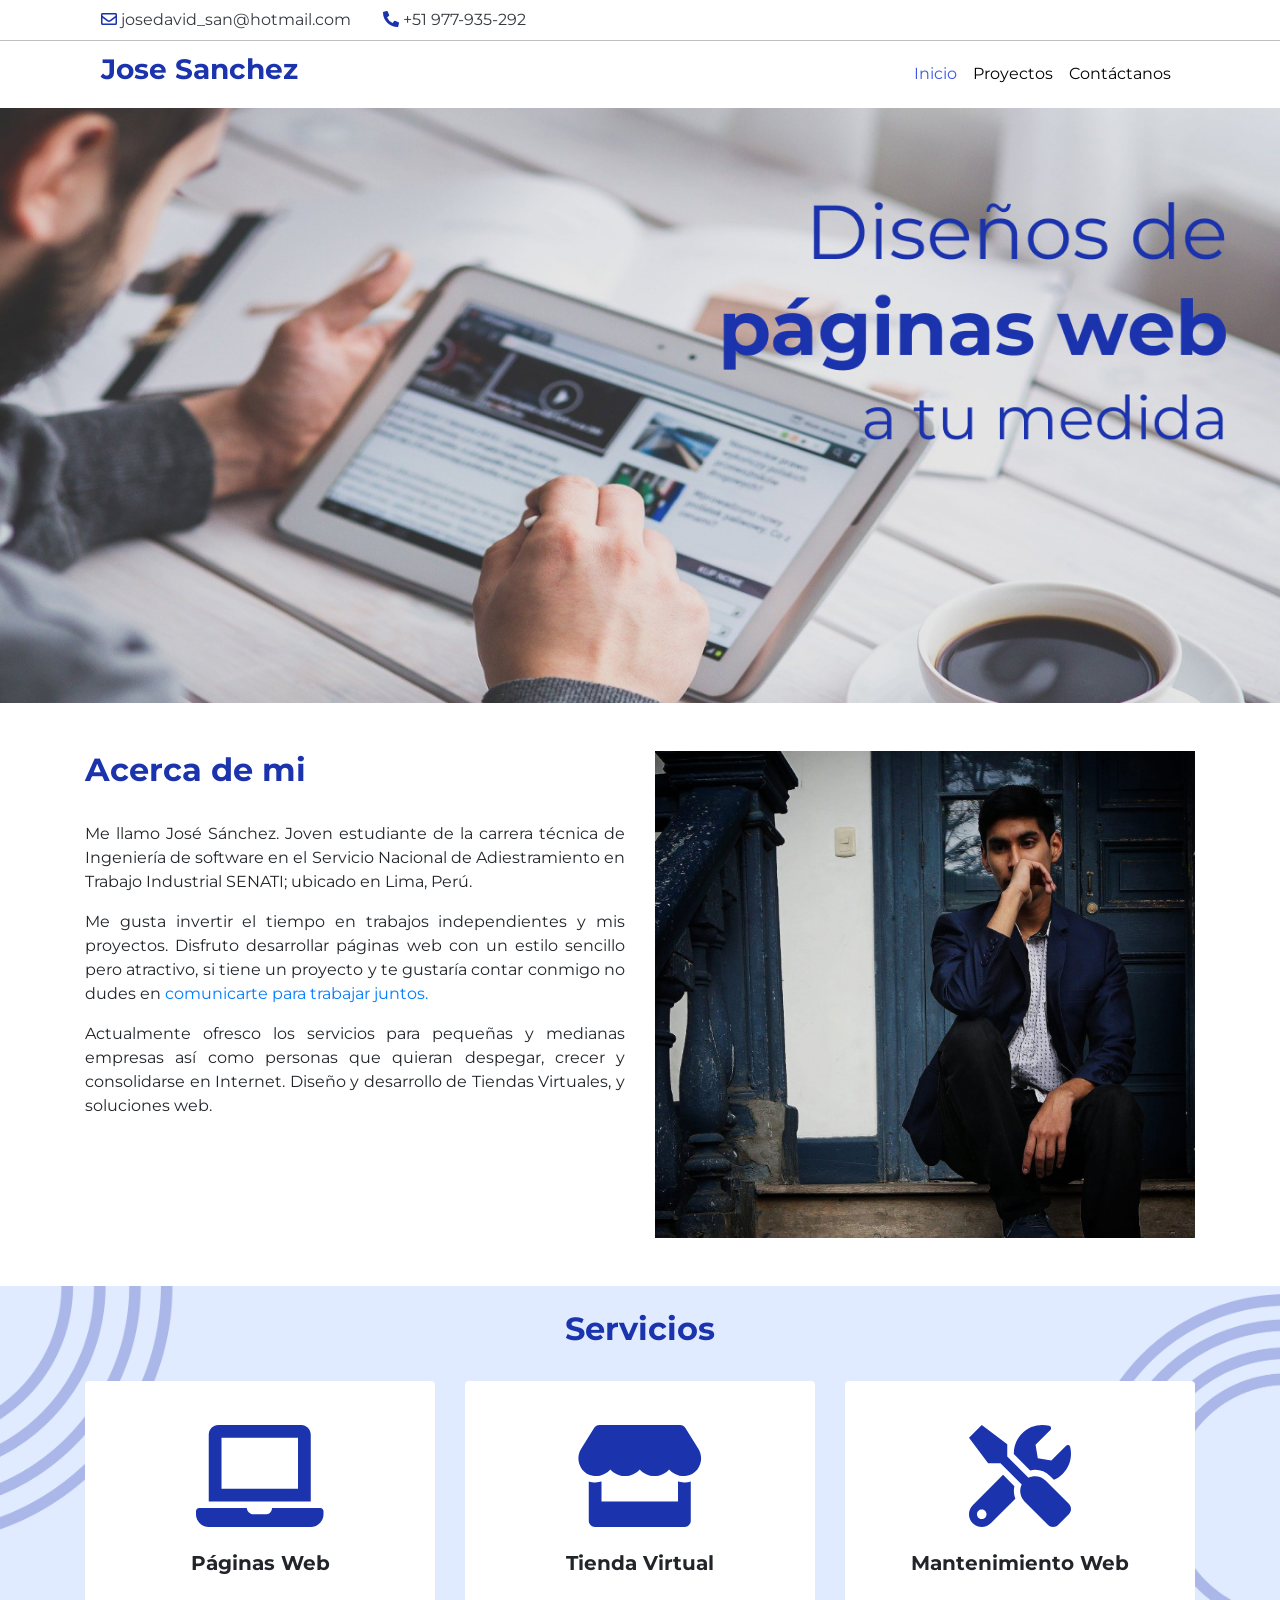
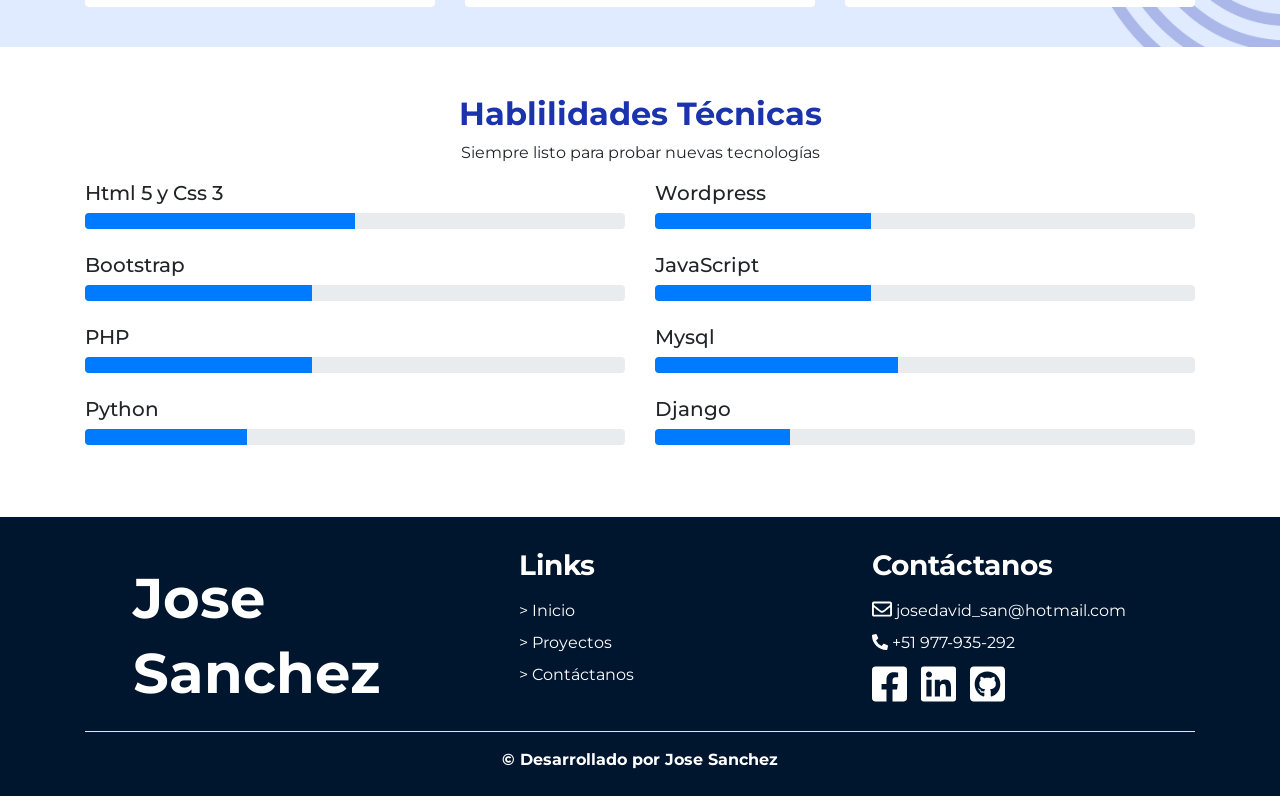
==== commit aa5a5bcf: "Update index.html" ====
--- a/index.html
+++ b/index.html
@@ -43,7 +43,7 @@
         </header>
     
         <div>
-            <img src="img/Banner.jpg" alt="" width="100%">
+            <img src="img/banner.jpg" alt="" width="100%">
         </div>
     
         <section id="acerca-de" class="my-5">
@@ -215,4 +215,4 @@
     <script src="js/main.js"></script>
 
 </body>
-</html>+</html>
